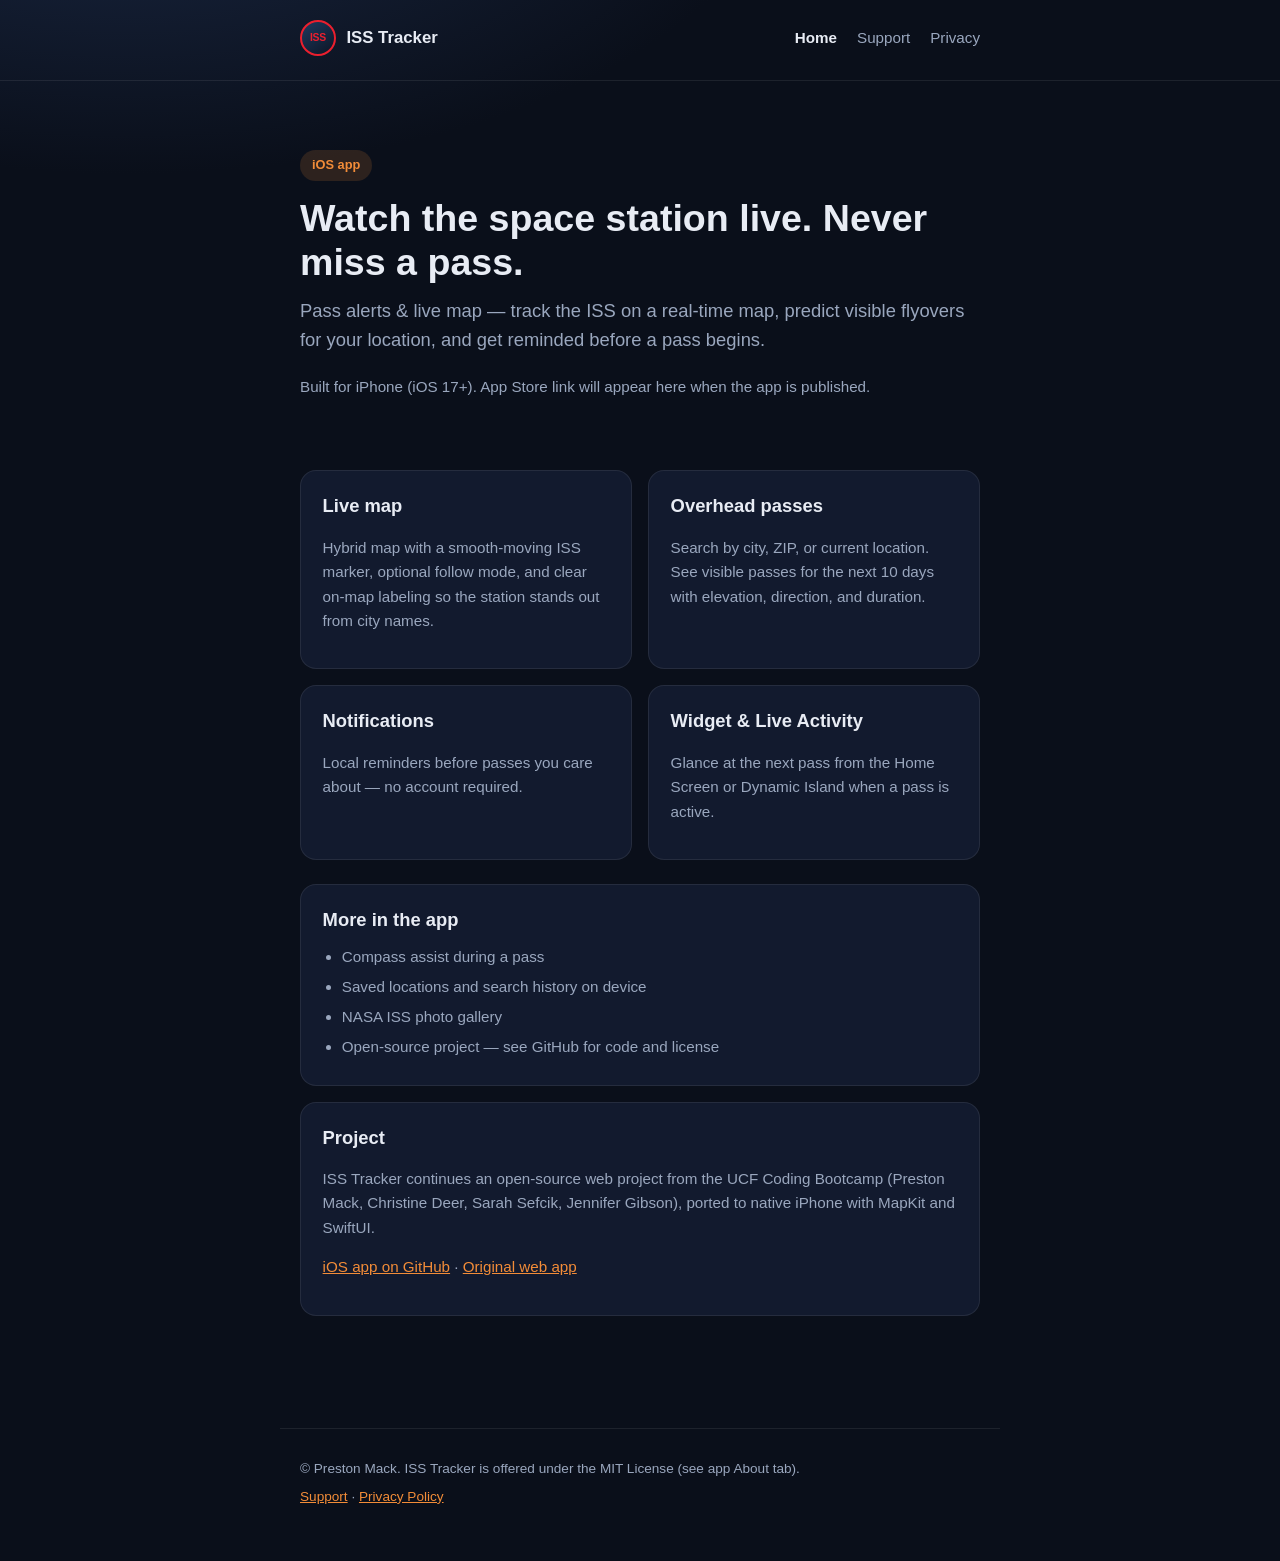
==== docs/index.html @ b1d2f3c7 "Add GitHub Pages site for marketing, support, and privacy. Document Pages setup in the README for Ap" ====
<!DOCTYPE html>
<html lang="en">
  <head>
    <meta charset="utf-8" />
    <meta name="viewport" content="width=device-width, initial-scale=1" />
    <meta
      name="description"
      content="ISS Tracker for iPhone — live map, visible pass predictions, notifications, and widgets."
    />
    <title>ISS Tracker — Pass alerts &amp; live map</title>
    <link rel="stylesheet" href="site.css" />
  </head>
  <body>
    <header class="site-header">
      <div class="wrap">
        <a class="logo" href="index.html">
          <span class="logo-mark" aria-hidden="true">ISS</span>
          ISS Tracker
        </a>
        <nav aria-label="Site">
          <a href="index.html" aria-current="page">Home</a>
          <a href="support.html">Support</a>
          <a href="privacy.html">Privacy</a>
        </nav>
      </div>
    </header>

    <main class="wrap">
      <section class="hero">
        <p class="badge">iOS app</p>
        <h1>Watch the space station live. Never miss a pass.</h1>
        <p class="tagline">
          Pass alerts &amp; live map — track the ISS on a real-time map, predict visible
          flyovers for your location, and get reminded before a pass begins.
        </p>
        <p class="muted">
          Built for iPhone (iOS 17+). App Store link will appear here when the app is
          published.
        </p>
      </section>

      <div class="feature-grid">
        <article class="card">
          <h2>Live map</h2>
          <p class="muted">
            Hybrid map with a smooth-moving ISS marker, optional follow mode, and clear
            on-map labeling so the station stands out from city names.
          </p>
        </article>
        <article class="card">
          <h2>Overhead passes</h2>
          <p class="muted">
            Search by city, ZIP, or current location. See visible passes for the next
            10 days with elevation, direction, and duration.
          </p>
        </article>
        <article class="card">
          <h2>Notifications</h2>
          <p class="muted">
            Local reminders before passes you care about — no account required.
          </p>
        </article>
        <article class="card">
          <h2>Widget &amp; Live Activity</h2>
          <p class="muted">
            Glance at the next pass from the Home Screen or Dynamic Island when a pass
            is active.
          </p>
        </article>
      </div>

      <article class="card">
        <h2>More in the app</h2>
        <ul class="muted">
          <li>Compass assist during a pass</li>
          <li>Saved locations and search history on device</li>
          <li>NASA ISS photo gallery</li>
          <li>Open-source project — see GitHub for code and license</li>
        </ul>
      </article>

      <article class="card">
        <h2>Project</h2>
        <p class="muted">
          ISS Tracker continues an open-source web project from the UCF Coding Bootcamp
          (Preston Mack, Christine Deer, Sarah Sefcik, Jennifer Gibson), ported to native
          iPhone with MapKit and SwiftUI.
        </p>
        <p class="muted">
          <a href="https://github.com/pmack99/ISSTracker">iOS app on GitHub</a>
          ·
          <a href="https://github.com/pmack99/Brandnew_ISS_Tracker">Original web app</a>
        </p>
      </article>
    </main>

    <footer class="site-footer wrap">
      <p>© Preston Mack. ISS Tracker is offered under the MIT License (see app About tab).</p>
      <p>
        <a href="support.html">Support</a> · <a href="privacy.html">Privacy Policy</a>
      </p>
    </footer>
  </body>
</html>
---- docs/site.css ----
:root {
  --accent: #f28c38;
  --iss-red: #eb1f2e;
  --bg: #0a0f1a;
  --bg-card: #121a2e;
  --text: #e8ecf4;
  --muted: #9aa7be;
  --border: rgba(255, 255, 255, 0.08);
  --max: 720px;
  --font: -apple-system, BlinkMacSystemFont, "Segoe UI", Roboto, Helvetica, Arial, sans-serif;
}

*,
*::before,
*::after {
  box-sizing: border-box;
}

html {
  scroll-behavior: smooth;
}

body {
  margin: 0;
  font-family: var(--font);
  background: radial-gradient(1200px 600px at 10% -10%, #1a2844 0%, var(--bg) 55%);
  color: var(--text);
  line-height: 1.6;
  min-height: 100vh;
}

a {
  color: var(--accent);
}

a:hover {
  color: #ffb066;
}

.wrap {
  max-width: var(--max);
  margin: 0 auto;
  padding: 0 1.25rem 3rem;
}

.site-header {
  padding: 1.25rem 0 0.5rem;
  border-bottom: 1px solid var(--border);
  margin-bottom: 2rem;
}

.site-header .wrap {
  display: flex;
  flex-wrap: wrap;
  align-items: center;
  justify-content: space-between;
  gap: 1rem;
  padding-bottom: 1rem;
}

.logo {
  display: flex;
  align-items: center;
  gap: 0.65rem;
  text-decoration: none;
  color: var(--text);
  font-weight: 700;
  font-size: 1.05rem;
}

.logo-mark {
  width: 36px;
  height: 36px;
  border-radius: 50%;
  border: 2px solid var(--iss-red);
  background: linear-gradient(145deg, #1e3a5f, #0d1525);
  display: grid;
  place-items: center;
  font-size: 0.65rem;
  font-weight: 800;
  color: var(--iss-red);
  letter-spacing: -0.02em;
}

nav {
  display: flex;
  flex-wrap: wrap;
  gap: 0.35rem 1.25rem;
  font-size: 0.95rem;
}

nav a {
  text-decoration: none;
  color: var(--muted);
}

nav a[aria-current="page"] {
  color: var(--text);
  font-weight: 600;
}

.hero {
  padding: 1.5rem 0 2rem;
}

.hero h1 {
  font-size: clamp(1.85rem, 5vw, 2.35rem);
  line-height: 1.15;
  margin: 0 0 0.75rem;
}

.hero .tagline {
  font-size: 1.15rem;
  color: var(--muted);
  margin: 0 0 1.25rem;
}

.badge {
  display: inline-block;
  font-size: 0.8rem;
  font-weight: 600;
  padding: 0.35rem 0.75rem;
  border-radius: 999px;
  background: rgba(242, 140, 56, 0.15);
  color: var(--accent);
  margin-bottom: 1rem;
}

.card {
  background: var(--bg-card);
  border: 1px solid var(--border);
  border-radius: 16px;
  padding: 1.25rem 1.35rem;
  margin-bottom: 1rem;
}

.card h2 {
  margin: 0 0 0.65rem;
  font-size: 1.15rem;
}

.card h3 {
  margin: 1.25rem 0 0.5rem;
  font-size: 1rem;
}

.card ul {
  margin: 0.5rem 0 0;
  padding-left: 1.2rem;
}

.card li {
  margin-bottom: 0.35rem;
}

.feature-grid {
  display: grid;
  gap: 1rem;
  margin: 1.5rem 0;
}

@media (min-width: 560px) {
  .feature-grid {
    grid-template-columns: 1fr 1fr;
  }
}

.feature-grid .card {
  margin: 0;
}

.muted {
  color: var(--muted);
  font-size: 0.95rem;
}

.prose h2 {
  font-size: 1.25rem;
  margin-top: 2rem;
  margin-bottom: 0.5rem;
}

.prose p,
.prose ul {
  color: var(--muted);
}

.prose ul {
  padding-left: 1.2rem;
}

.prose li {
  margin-bottom: 0.4rem;
}

.site-footer {
  margin-top: 3rem;
  padding-top: 1.5rem;
  border-top: 1px solid var(--border);
  font-size: 0.85rem;
  color: var(--muted);
}

.site-footer p {
  margin: 0.35rem 0;
}
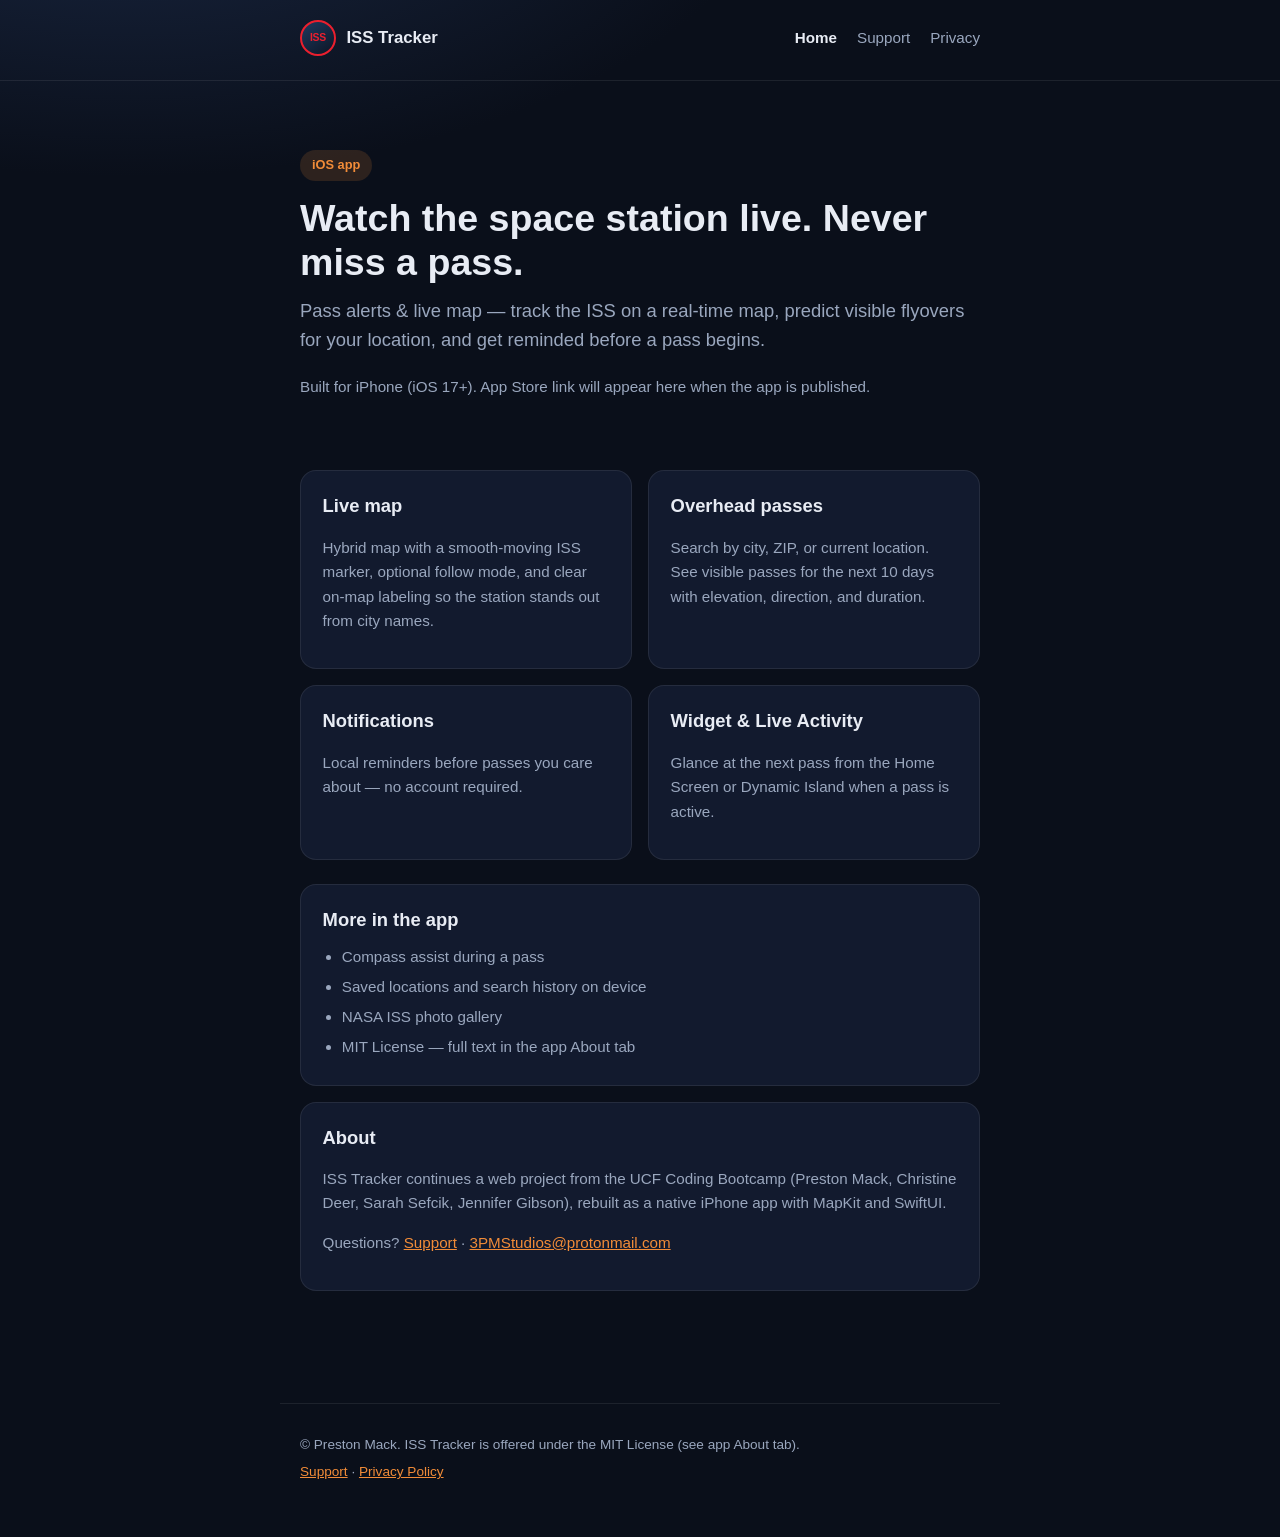
==== commit 6328eae4: "Remove public GitHub links from the app and marketing site. Point users to support email and Help/Pr" ====
--- a/docs/index.html
+++ b/docs/index.html
@@ -75,21 +75,22 @@
           <li>Compass assist during a pass</li>
           <li>Saved locations and search history on device</li>
           <li>NASA ISS photo gallery</li>
-          <li>Open-source project — see GitHub for code and license</li>
+          <li>MIT License — full text in the app About tab</li>
         </ul>
       </article>
 
       <article class="card">
-        <h2>Project</h2>
+        <h2>About</h2>
         <p class="muted">
-          ISS Tracker continues an open-source web project from the UCF Coding Bootcamp
-          (Preston Mack, Christine Deer, Sarah Sefcik, Jennifer Gibson), ported to native
-          iPhone with MapKit and SwiftUI.
+          ISS Tracker continues a web project from the UCF Coding Bootcamp (Preston Mack,
+          Christine Deer, Sarah Sefcik, Jennifer Gibson), rebuilt as a native iPhone app
+          with MapKit and SwiftUI.
         </p>
         <p class="muted">
-          <a href="https://github.com/pmack99/ISSTracker">iOS app on GitHub</a>
+          Questions?
+          <a href="support.html">Support</a>
           ·
-          <a href="https://github.com/pmack99/Brandnew_ISS_Tracker">Original web app</a>
+          <a href="mailto:3PMStudios@protonmail.com">3PMStudios@protonmail.com</a>
         </p>
       </article>
     </main>
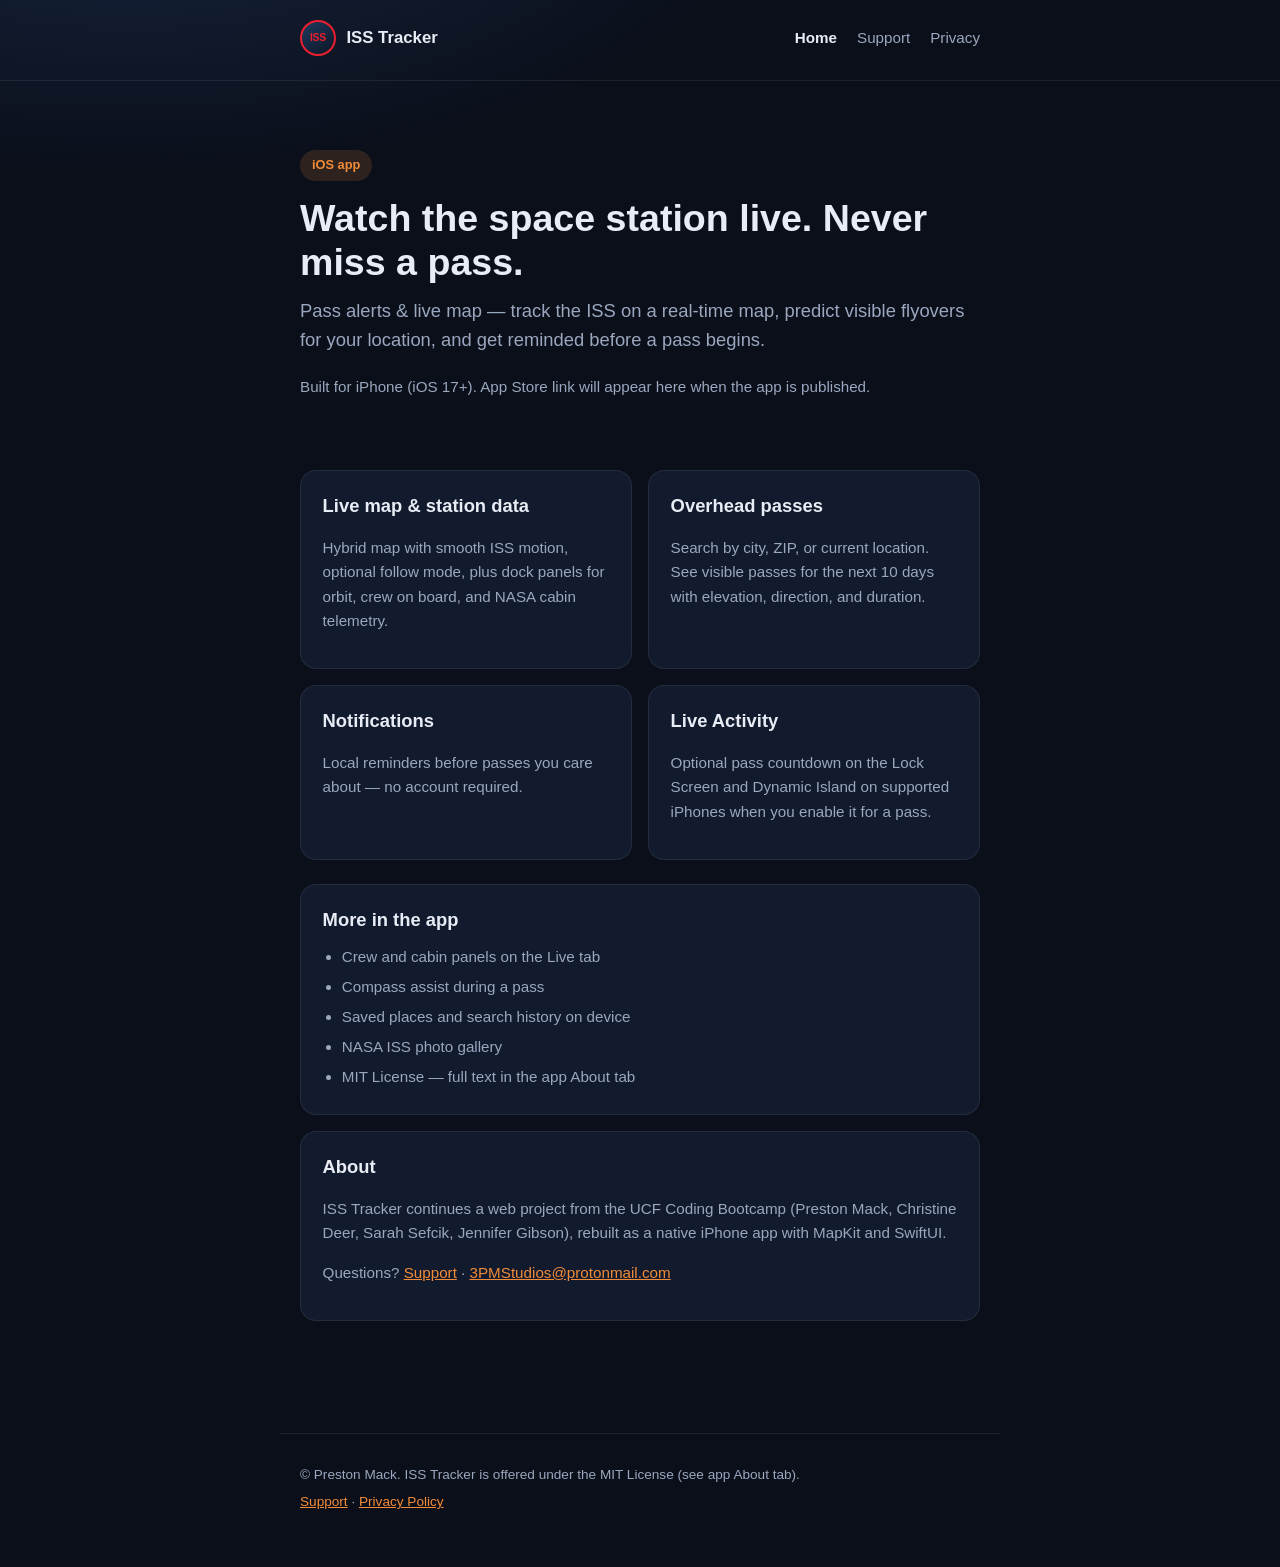
==== commit a1cbac0b: "Align docs and naming with Live Activity; clarify pass tracking toggle. Rename default saved place (" ====
--- a/docs/index.html
+++ b/docs/index.html
@@ -5,7 +5,7 @@
     <meta name="viewport" content="width=device-width, initial-scale=1" />
     <meta
       name="description"
-      content="ISS Tracker for iPhone — live map, visible pass predictions, notifications, and widgets."
+      content="ISS Tracker for iPhone — live map, crew & cabin data, visible pass predictions, notifications, and Live Activity."
     />
     <title>ISS Tracker — Pass alerts &amp; live map</title>
     <link rel="stylesheet" href="site.css" />
@@ -41,10 +41,10 @@
 
       <div class="feature-grid">
         <article class="card">
-          <h2>Live map</h2>
+          <h2>Live map &amp; station data</h2>
           <p class="muted">
-            Hybrid map with a smooth-moving ISS marker, optional follow mode, and clear
-            on-map labeling so the station stands out from city names.
+            Hybrid map with smooth ISS motion, optional follow mode, plus dock panels for
+            orbit, crew on board, and NASA cabin telemetry.
           </p>
         </article>
         <article class="card">
@@ -61,10 +61,10 @@
           </p>
         </article>
         <article class="card">
-          <h2>Widget &amp; Live Activity</h2>
+          <h2>Live Activity</h2>
           <p class="muted">
-            Glance at the next pass from the Home Screen or Dynamic Island when a pass
-            is active.
+            Optional pass countdown on the Lock Screen and Dynamic Island on supported
+            iPhones when you enable it for a pass.
           </p>
         </article>
       </div>
@@ -72,8 +72,9 @@
       <article class="card">
         <h2>More in the app</h2>
         <ul class="muted">
+          <li>Crew and cabin panels on the Live tab</li>
           <li>Compass assist during a pass</li>
-          <li>Saved locations and search history on device</li>
+          <li>Saved places and search history on device</li>
           <li>NASA ISS photo gallery</li>
           <li>MIT License — full text in the app About tab</li>
         </ul>
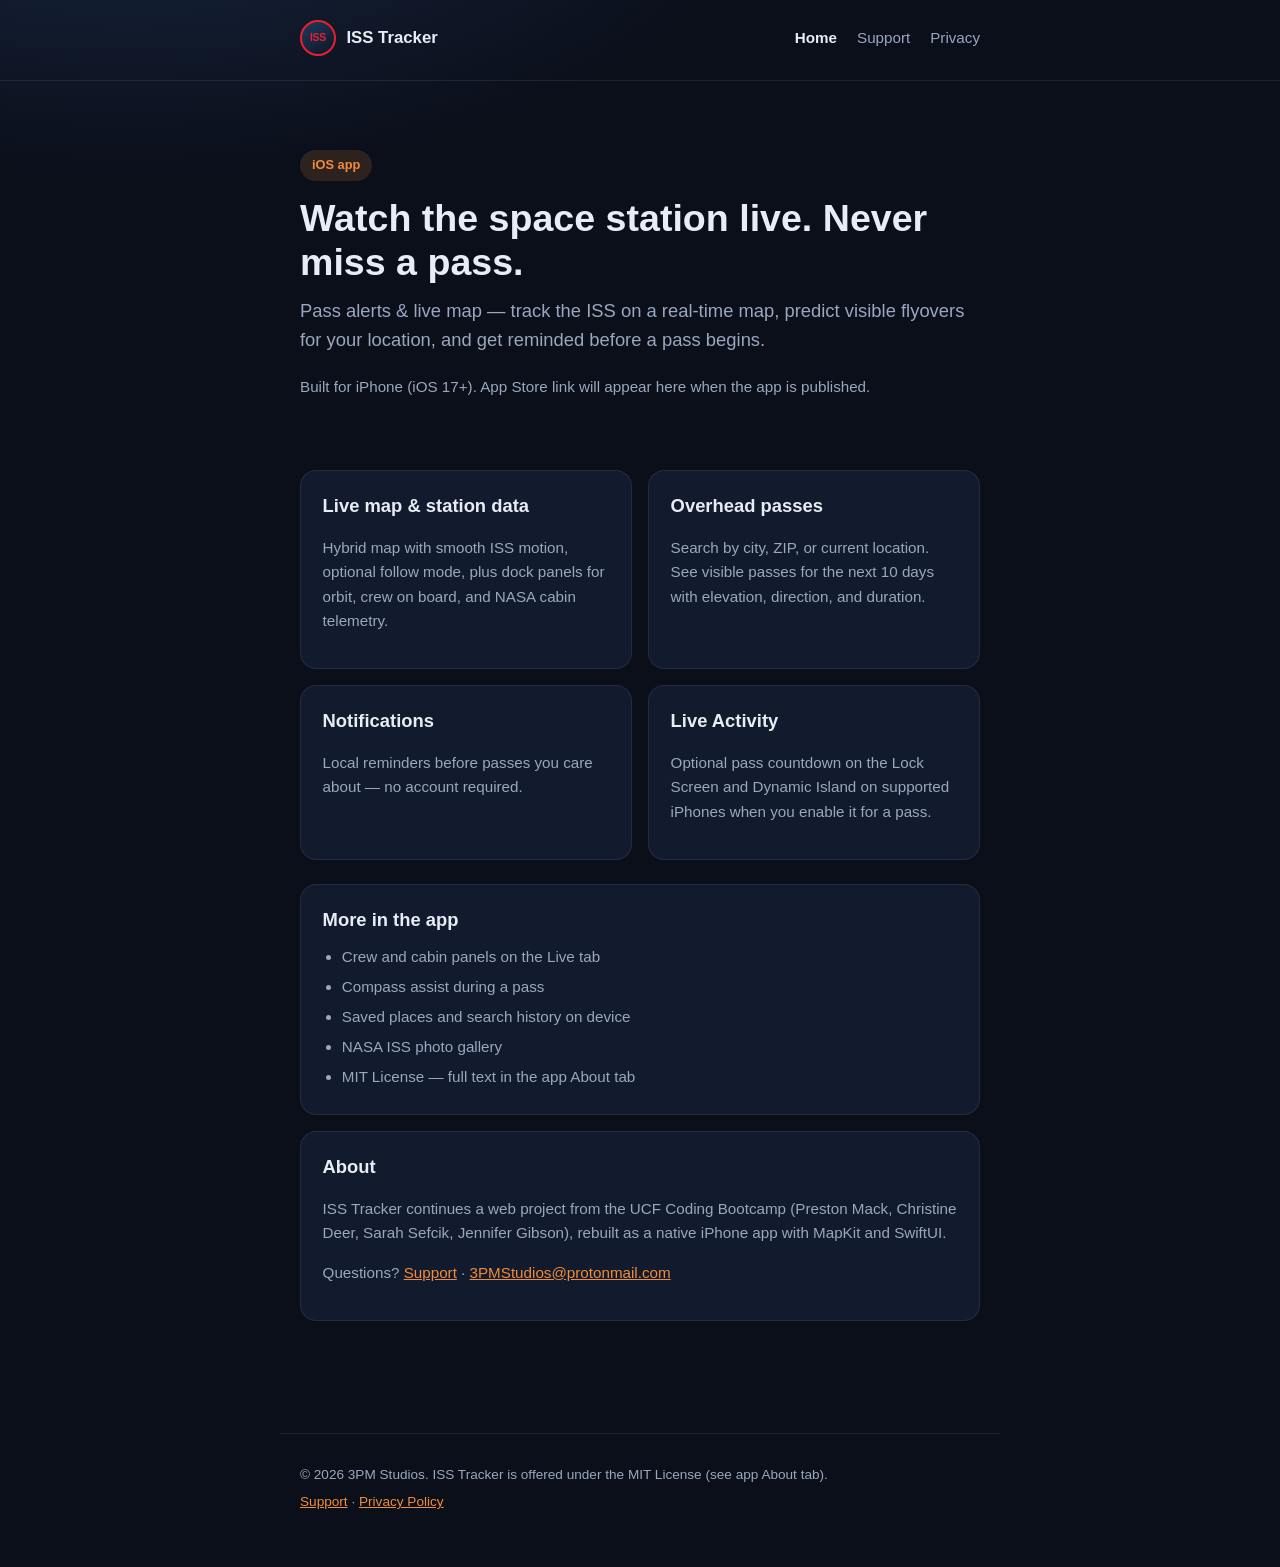
==== commit 1e773847: "Fix Live map flicker and update publisher copyright to 3PM Studios. Keep a single Map instance and a" ====
--- a/docs/index.html
+++ b/docs/index.html
@@ -97,7 +97,7 @@
     </main>
 
     <footer class="site-footer wrap">
-      <p>© Preston Mack. ISS Tracker is offered under the MIT License (see app About tab).</p>
+      <p>© 2026 3PM Studios. ISS Tracker is offered under the MIT License (see app About tab).</p>
       <p>
         <a href="support.html">Support</a> · <a href="privacy.html">Privacy Policy</a>
       </p>
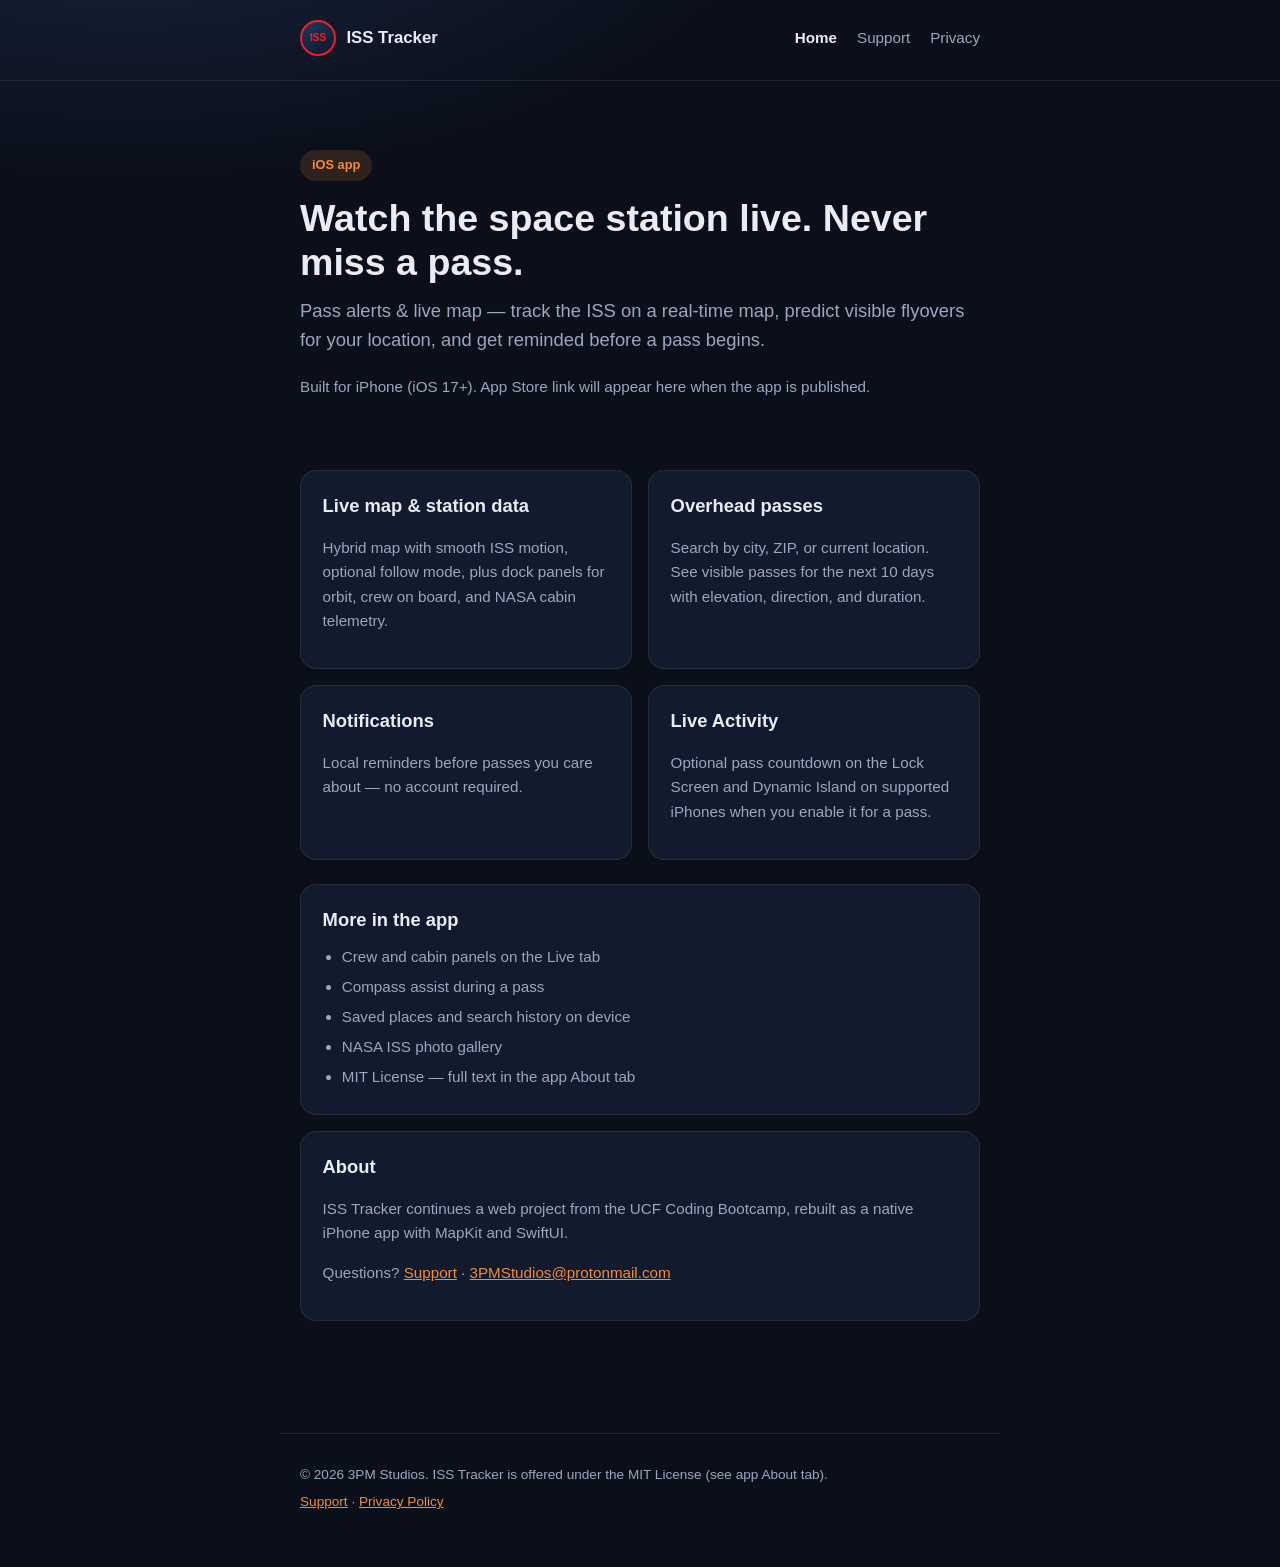
==== commit 210b42af: "Remove student names from About and marketing copy. Credit the UCF Coding Bootcamp origin without li" ====
--- a/docs/index.html
+++ b/docs/index.html
@@ -83,8 +83,7 @@
       <article class="card">
         <h2>About</h2>
         <p class="muted">
-          ISS Tracker continues a web project from the UCF Coding Bootcamp (Preston Mack,
-          Christine Deer, Sarah Sefcik, Jennifer Gibson), rebuilt as a native iPhone app
+          ISS Tracker continues a web project from the UCF Coding Bootcamp, rebuilt as a native iPhone app
           with MapKit and SwiftUI.
         </p>
         <p class="muted">
